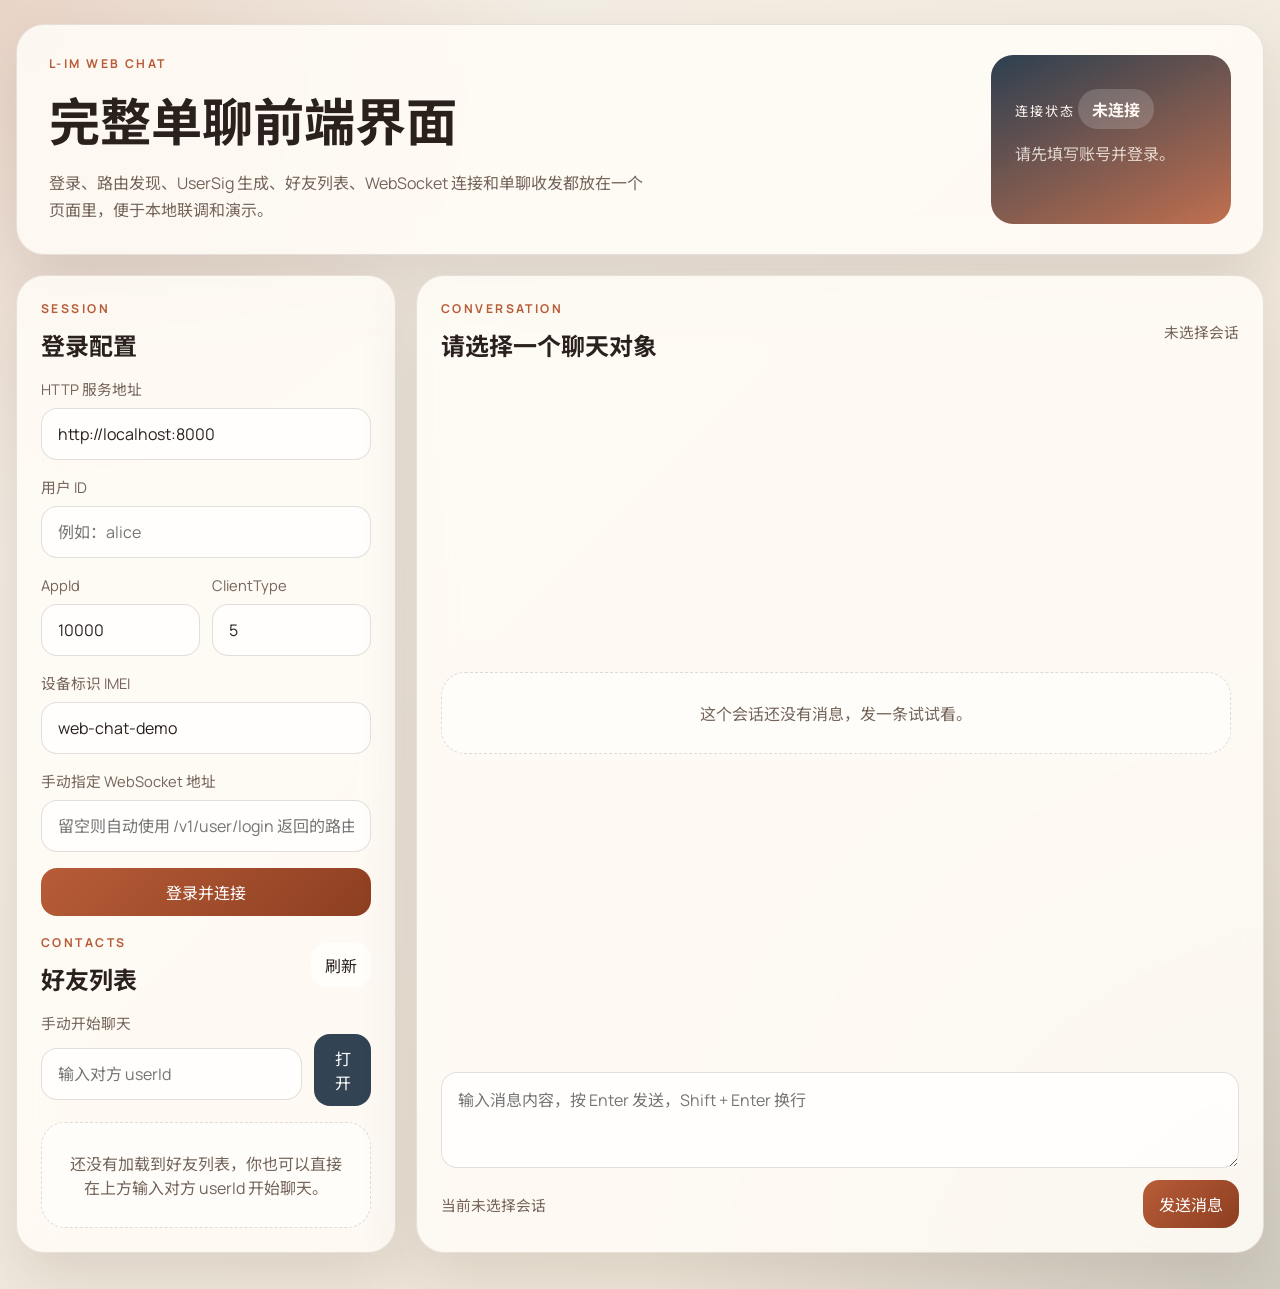
==== im-service/src/main/resources/static/im-chat/index.html @ 2790ebb7 "feat: add web single chat demo" ====
<!DOCTYPE html>
<html lang="zh-CN">
<head>
  <meta charset="UTF-8">
  <meta name="viewport" content="width=device-width, initial-scale=1.0">
  <title>L-IM 单聊控制台</title>
  <link rel="preconnect" href="https://fonts.googleapis.com">
  <link rel="preconnect" href="https://fonts.gstatic.com" crossorigin>
  <link href="https://fonts.googleapis.com/css2?family=Manrope:wght@400;500;600;700&family=Noto+Sans+SC:wght@400;500;700&display=swap" rel="stylesheet">
  <link rel="stylesheet" href="./styles.css">
</head>
<body>
  <div class="shell">
    <section class="hero">
      <div>
        <p class="eyebrow">L-IM Web Chat</p>
        <h1>完整单聊前端界面</h1>
        <p class="hero__text">登录、路由发现、UserSig 生成、好友列表、WebSocket 连接和单聊收发都放在一个页面里，便于本地联调和演示。</p>
      </div>
      <div class="status-card">
        <span class="status-card__label">连接状态</span>
        <strong id="connectionBadge" class="badge badge--idle">未连接</strong>
        <p id="connectionText">请先填写账号并登录。</p>
      </div>
    </section>

    <main class="app">
      <aside class="sidebar panel">
        <section class="login-card">
          <div class="panel-heading">
            <div>
              <p class="eyebrow">Session</p>
              <h2>登录配置</h2>
            </div>
          </div>

          <form id="loginForm" class="stack-form">
            <label>
              <span>HTTP 服务地址</span>
              <input id="apiBase" type="text" value="http://localhost:8000" placeholder="http://localhost:8000">
            </label>
            <label>
              <span>用户 ID</span>
              <input id="userId" type="text" placeholder="例如：alice" required>
            </label>
            <div class="form-grid">
              <label>
                <span>AppId</span>
                <input id="appId" type="number" value="10000" required>
              </label>
              <label>
                <span>ClientType</span>
                <input id="clientType" type="number" value="5" required>
              </label>
            </div>
            <label>
              <span>设备标识 IMEI</span>
              <input id="imei" type="text" value="web-chat-demo" required>
            </label>
            <label>
              <span>手动指定 WebSocket 地址</span>
              <input id="wsUrl" type="text" placeholder="留空则自动使用 /v1/user/login 返回的路由">
            </label>
            <button class="button button--primary" type="submit">登录并连接</button>
          </form>
        </section>

        <section class="friends-card">
          <div class="panel-heading">
            <div>
              <p class="eyebrow">Contacts</p>
              <h2>好友列表</h2>
            </div>
            <button id="refreshFriendsButton" class="button button--ghost button--small" type="button">刷新</button>
          </div>
          <label class="quick-start">
            <span>手动开始聊天</span>
            <div class="quick-start__row">
              <input id="manualPeerId" type="text" placeholder="输入对方 userId">
              <button id="startChatButton" class="button button--secondary" type="button">打开</button>
            </div>
          </label>
          <div id="friendList" class="friend-list"></div>
        </section>
      </aside>

      <section class="chat panel">
        <header class="chat-header">
          <div>
            <p class="eyebrow">Conversation</p>
            <h2 id="chatTitle">请选择一个聊天对象</h2>
          </div>
          <div class="chat-header__meta">
            <span id="currentPeerMeta">未选择会话</span>
          </div>
        </header>

        <div id="messageList" class="message-list">
          <div class="empty-state">登录后选择好友，或者手动输入一个用户 ID 开始单聊。</div>
        </div>

        <form id="composerForm" class="composer">
          <textarea id="messageInput" rows="3" placeholder="输入消息内容，按 Enter 发送，Shift + Enter 换行"></textarea>
          <div class="composer__footer">
            <span id="composerHint">当前未连接</span>
            <button class="button button--primary" type="submit">发送消息</button>
          </div>
        </form>
      </section>
    </main>
  </div>

  <template id="friendItemTemplate">
    <button class="friend-item" type="button">
      <span class="friend-item__avatar"></span>
      <span class="friend-item__body">
        <strong class="friend-item__name"></strong>
        <span class="friend-item__meta"></span>
      </span>
    </button>
  </template>

  <script src="./app.js"></script>
</body>
</html>
---- im-service/src/main/resources/static/im-chat/styles.css ----
:root {
  --bg: #f4efe7;
  --bg-strong: #efe6d6;
  --panel: rgba(255, 252, 246, 0.88);
  --line: rgba(67, 45, 33, 0.12);
  --text: #2a211d;
  --muted: #74645a;
  --accent: #b85c38;
  --accent-strong: #8d3f21;
  --accent-soft: #f7dcc8;
  --ink: #213547;
  --success: #2d7d61;
  --warning: #c66b22;
  --shadow: 0 26px 60px rgba(55, 36, 25, 0.12);
}

* {
  box-sizing: border-box;
}

body {
  margin: 0;
  min-height: 100vh;
  font-family: "Manrope", "Noto Sans SC", sans-serif;
  color: var(--text);
  background:
    radial-gradient(circle at top left, rgba(184, 92, 56, 0.18), transparent 30%),
    radial-gradient(circle at bottom right, rgba(33, 53, 71, 0.14), transparent 35%),
    linear-gradient(135deg, var(--bg) 0%, var(--bg-strong) 100%);
}

button,
input,
textarea {
  font: inherit;
}

.shell {
  width: min(1380px, calc(100% - 32px));
  margin: 24px auto 36px;
}

.hero,
.panel {
  border: 1px solid var(--line);
  background: var(--panel);
  backdrop-filter: blur(16px);
  box-shadow: var(--shadow);
  border-radius: 28px;
}

.hero {
  display: flex;
  justify-content: space-between;
  gap: 20px;
  padding: 30px 32px;
  margin-bottom: 20px;
}

.eyebrow {
  margin: 0 0 10px;
  font-size: 0.76rem;
  letter-spacing: 0.2em;
  text-transform: uppercase;
  color: var(--accent);
  font-weight: 700;
}

h1,
h2 {
  margin: 0;
  font-family: "Noto Sans SC", sans-serif;
}

h1 {
  font-size: clamp(2rem, 4vw, 3.5rem);
}

.hero__text {
  max-width: 60ch;
  margin: 14px 0 0;
  line-height: 1.7;
  color: var(--muted);
}

.status-card {
  min-width: 240px;
  padding: 22px 24px;
  border-radius: 22px;
  background: linear-gradient(155deg, rgba(33, 53, 71, 0.95), rgba(184, 92, 56, 0.88));
  color: #fff7f1;
}

.status-card p {
  margin: 12px 0 0;
  color: rgba(255, 247, 241, 0.8);
}

.status-card__label {
  font-size: 0.82rem;
  text-transform: uppercase;
  letter-spacing: 0.16em;
}

.badge {
  display: inline-flex;
  align-items: center;
  margin-top: 12px;
  padding: 8px 14px;
  border-radius: 999px;
  background: rgba(255, 255, 255, 0.18);
}

.badge--online {
  background: rgba(45, 125, 97, 0.24);
}

.badge--error {
  background: rgba(198, 107, 34, 0.24);
}

.app {
  display: grid;
  grid-template-columns: 380px minmax(0, 1fr);
  gap: 20px;
}

.panel {
  padding: 24px;
}

.sidebar {
  display: flex;
  flex-direction: column;
  gap: 18px;
}

.panel-heading,
.chat-header,
.composer__footer,
.quick-start__row {
  display: flex;
  justify-content: space-between;
  gap: 12px;
  align-items: center;
}

.stack-form,
.login-card,
.friends-card {
  display: flex;
  flex-direction: column;
  gap: 16px;
}

.stack-form label,
.quick-start {
  display: block;
}

.stack-form span,
.quick-start span,
.chat-header__meta,
#composerHint {
  color: var(--muted);
  font-size: 0.92rem;
}

.form-grid {
  display: grid;
  grid-template-columns: 1fr 1fr;
  gap: 12px;
}

input,
textarea {
  width: 100%;
  margin-top: 8px;
  border: 1px solid rgba(67, 45, 33, 0.15);
  border-radius: 16px;
  padding: 14px 16px;
  background: rgba(255, 255, 255, 0.82);
  color: var(--text);
  outline: none;
  transition: border-color 0.2s ease, transform 0.2s ease;
}

input:focus,
textarea:focus {
  border-color: var(--accent);
  transform: translateY(-1px);
}

textarea {
  resize: vertical;
}

.button {
  border: 0;
  border-radius: 16px;
  padding: 12px 16px;
  cursor: pointer;
  transition: transform 0.18s ease, opacity 0.18s ease, background 0.18s ease;
}

.button:hover {
  transform: translateY(-1px);
}

.button--primary {
  background: linear-gradient(135deg, var(--accent), var(--accent-strong));
  color: white;
}

.button--secondary {
  background: rgba(33, 53, 71, 0.92);
  color: white;
}

.button--ghost {
  background: rgba(255, 255, 255, 0.7);
  color: var(--text);
}

.button--small {
  padding: 10px 14px;
}

.friend-list {
  display: flex;
  flex-direction: column;
  gap: 10px;
  max-height: 420px;
  overflow: auto;
}

.friend-item {
  width: 100%;
  display: flex;
  align-items: center;
  gap: 12px;
  padding: 14px;
  border: 1px solid rgba(67, 45, 33, 0.08);
  border-radius: 18px;
  background: rgba(255, 255, 255, 0.72);
  text-align: left;
}

.friend-item.is-active {
  border-color: rgba(184, 92, 56, 0.4);
  background: rgba(247, 220, 200, 0.9);
}

.friend-item__avatar {
  display: inline-flex;
  width: 40px;
  height: 40px;
  border-radius: 50%;
  align-items: center;
  justify-content: center;
  background: linear-gradient(135deg, var(--accent-soft), rgba(33, 53, 71, 0.22));
  font-weight: 700;
}

.friend-item__body {
  display: flex;
  flex-direction: column;
  gap: 4px;
}

.friend-item__meta {
  color: var(--muted);
  font-size: 0.88rem;
}

.chat {
  display: grid;
  grid-template-rows: auto minmax(0, 1fr) auto;
  min-height: 760px;
}

.message-list {
  margin: 20px 0;
  padding-right: 8px;
  overflow: auto;
  display: flex;
  flex-direction: column;
  gap: 14px;
}

.message {
  display: flex;
  flex-direction: column;
  max-width: min(70%, 560px);
  gap: 6px;
}

.message--self {
  align-self: flex-end;
}

.message--peer {
  align-self: flex-start;
}

.message__bubble {
  padding: 14px 16px;
  border-radius: 22px;
  line-height: 1.65;
  word-break: break-word;
  white-space: pre-wrap;
}

.message--self .message__bubble {
  background: linear-gradient(135deg, var(--accent), var(--accent-strong));
  color: white;
  border-bottom-right-radius: 8px;
}

.message--peer .message__bubble {
  background: rgba(255, 255, 255, 0.78);
  border: 1px solid rgba(67, 45, 33, 0.08);
  border-bottom-left-radius: 8px;
}

.message__meta {
  color: var(--muted);
  font-size: 0.82rem;
}

.empty-state {
  margin: auto 0;
  padding: 28px;
  border-radius: 24px;
  text-align: center;
  color: var(--muted);
  background: rgba(255, 255, 255, 0.52);
  border: 1px dashed rgba(67, 45, 33, 0.16);
}

.composer {
  display: flex;
  flex-direction: column;
  gap: 12px;
}

@media (max-width: 1080px) {
  .app {
    grid-template-columns: 1fr;
  }

  .chat {
    min-height: 640px;
  }
}

@media (max-width: 720px) {
  .shell {
    width: min(100% - 20px, 100%);
    margin: 12px auto 24px;
  }

  .hero,
  .panel {
    border-radius: 22px;
  }

  .hero {
    flex-direction: column;
    padding: 24px;
  }

  .form-grid {
    grid-template-columns: 1fr;
  }

  .message {
    max-width: 88%;
  }
}
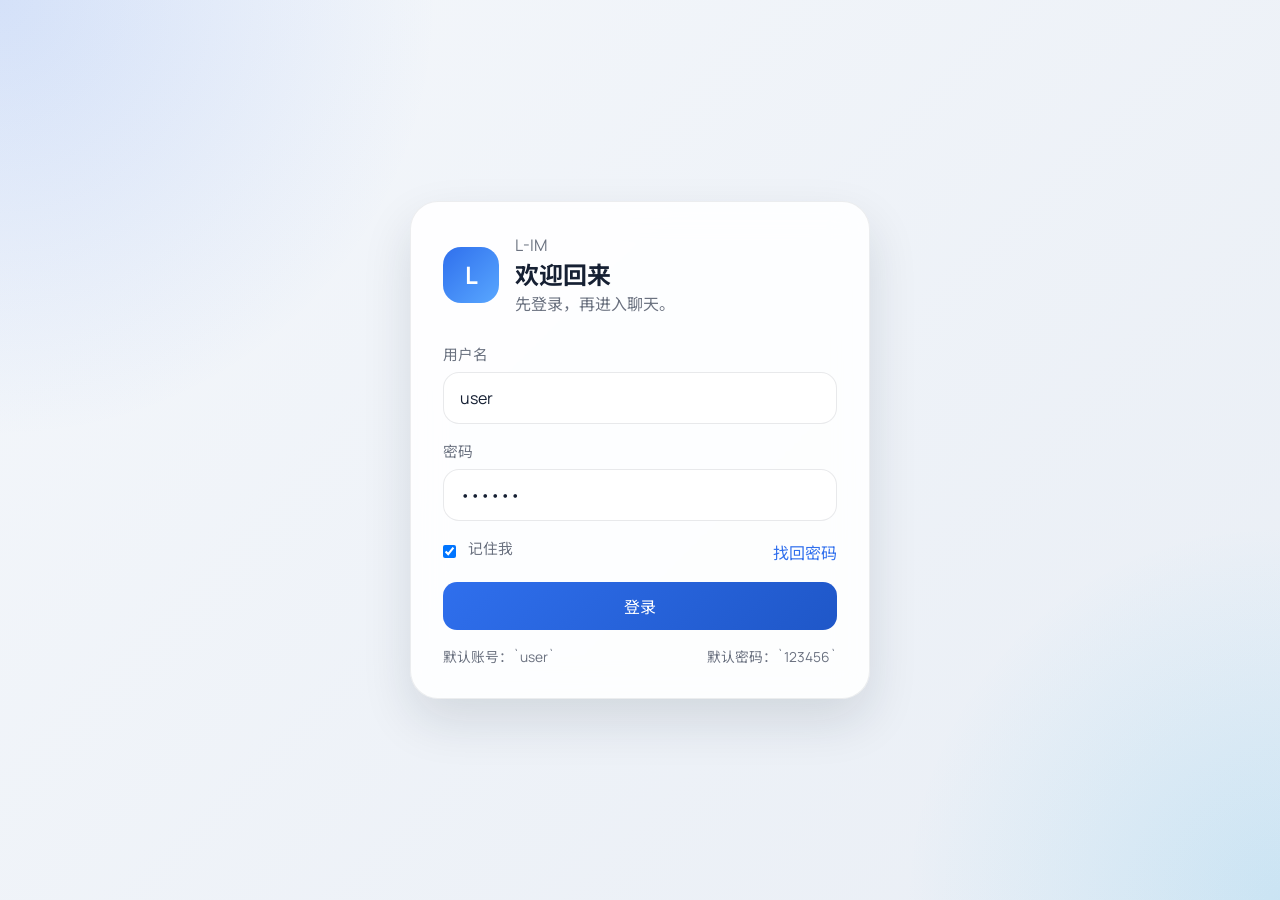
==== commit bc1f8378: "feat: refine chat login and messaging UI" ====
--- a/im-service/src/main/resources/static/im-chat/index.html
+++ b/im-service/src/main/resources/static/im-chat/index.html
@@ -3,120 +3,150 @@
 <head>
   <meta charset="UTF-8">
   <meta name="viewport" content="width=device-width, initial-scale=1.0">
-  <title>L-IM 单聊控制台</title>
+  <title>L-IM 聊天</title>
   <link rel="preconnect" href="https://fonts.googleapis.com">
   <link rel="preconnect" href="https://fonts.gstatic.com" crossorigin>
   <link href="https://fonts.googleapis.com/css2?family=Manrope:wght@400;500;600;700&family=Noto+Sans+SC:wght@400;500;700&display=swap" rel="stylesheet">
   <link rel="stylesheet" href="./styles.css">
 </head>
 <body>
-  <div class="shell">
-    <section class="hero">
-      <div>
-        <p class="eyebrow">L-IM Web Chat</p>
-        <h1>完整单聊前端界面</h1>
-        <p class="hero__text">登录、路由发现、UserSig 生成、好友列表、WebSocket 连接和单聊收发都放在一个页面里，便于本地联调和演示。</p>
+  <div class="login-shell" id="loginView">
+    <section class="login-panel">
+      <div class="login-brand">
+        <div class="login-brand__mark">L</div>
+        <div>
+          <p class="login-brand__eyebrow">L-IM</p>
+          <h1>欢迎回来</h1>
+          <p class="login-brand__text">先登录，再进入聊天。</p>
+        </div>
       </div>
-      <div class="status-card">
-        <span class="status-card__label">连接状态</span>
-        <strong id="connectionBadge" class="badge badge--idle">未连接</strong>
-        <p id="connectionText">请先填写账号并登录。</p>
-      </div>
-    </section>
 
-    <main class="app">
-      <aside class="sidebar panel">
-        <section class="login-card">
-          <div class="panel-heading">
-            <div>
-              <p class="eyebrow">Session</p>
-              <h2>登录配置</h2>
-            </div>
-          </div>
+      <form id="loginForm" class="login-form">
+        <label>
+          <span>用户名</span>
+          <input id="username" type="text" value="user" autocomplete="username" required>
+        </label>
+        <label>
+          <span>密码</span>
+          <input id="password" type="password" value="123456" autocomplete="current-password" required>
+        </label>
 
-          <form id="loginForm" class="stack-form">
-            <label>
-              <span>HTTP 服务地址</span>
-              <input id="apiBase" type="text" value="http://localhost:8000" placeholder="http://localhost:8000">
-            </label>
-            <label>
-              <span>用户 ID</span>
-              <input id="userId" type="text" placeholder="例如：alice" required>
-            </label>
-            <div class="form-grid">
-              <label>
-                <span>AppId</span>
-                <input id="appId" type="number" value="10000" required>
-              </label>
-              <label>
-                <span>ClientType</span>
-                <input id="clientType" type="number" value="5" required>
-              </label>
-            </div>
-            <label>
-              <span>设备标识 IMEI</span>
-              <input id="imei" type="text" value="web-chat-demo" required>
-            </label>
-            <label>
-              <span>手动指定 WebSocket 地址</span>
-              <input id="wsUrl" type="text" placeholder="留空则自动使用 /v1/user/login 返回的路由">
-            </label>
-            <button class="button button--primary" type="submit">登录并连接</button>
-          </form>
-        </section>
-
-        <section class="friends-card">
-          <div class="panel-heading">
-            <div>
-              <p class="eyebrow">Contacts</p>
-              <h2>好友列表</h2>
-            </div>
-            <button id="refreshFriendsButton" class="button button--ghost button--small" type="button">刷新</button>
-          </div>
-          <label class="quick-start">
-            <span>手动开始聊天</span>
-            <div class="quick-start__row">
-              <input id="manualPeerId" type="text" placeholder="输入对方 userId">
-              <button id="startChatButton" class="button button--secondary" type="button">打开</button>
-            </div>
+        <div class="login-form__meta">
+          <label class="remember-row">
+            <input type="checkbox" checked>
+            <span>记住我</span>
           </label>
-          <div id="friendList" class="friend-list"></div>
-        </section>
-      </aside>
-
-      <section class="chat panel">
-        <header class="chat-header">
-          <div>
-            <p class="eyebrow">Conversation</p>
-            <h2 id="chatTitle">请选择一个聊天对象</h2>
-          </div>
-          <div class="chat-header__meta">
-            <span id="currentPeerMeta">未选择会话</span>
-          </div>
-        </header>
-
-        <div id="messageList" class="message-list">
-          <div class="empty-state">登录后选择好友，或者手动输入一个用户 ID 开始单聊。</div>
+          <button id="forgotPasswordButton" class="link-button" type="button">找回密码</button>
         </div>
 
-        <form id="composerForm" class="composer">
-          <textarea id="messageInput" rows="3" placeholder="输入消息内容，按 Enter 发送，Shift + Enter 换行"></textarea>
-          <div class="composer__footer">
-            <span id="composerHint">当前未连接</span>
-            <button class="button button--primary" type="submit">发送消息</button>
+        <button class="primary-button" type="submit">登录</button>
+
+        <div class="login-tips">
+          <span>默认账号：`user`</span>
+          <span>默认密码：`123456`</span>
+        </div>
+      </form>
+    </section>
+  </div>
+
+  <div class="chat-shell is-hidden" id="chatView">
+    <aside class="workspace-sidebar">
+      <div class="workspace-profile">
+        <div class="workspace-profile__avatar">U</div>
+        <div>
+          <strong id="profileName">user</strong>
+          <p id="profileStatus">已登录</p>
+        </div>
+      </div>
+
+      <div class="workspace-search">
+        <input id="contactSearch" type="search" placeholder="搜索联系人">
+      </div>
+
+      <div class="workspace-section">
+        <div class="workspace-section__head">
+          <span>会话</span>
+          <button id="newChatButton" class="icon-button" type="button">+</button>
+        </div>
+        <div id="conversationList" class="conversation-list"></div>
+      </div>
+    </aside>
+
+    <main class="chat-panel">
+      <header class="chat-panel__header">
+        <div class="chat-panel__user">
+          <div class="chat-panel__avatar" id="activeAvatar">A</div>
+          <div>
+            <h2 id="chatTitle">Alice</h2>
+            <p id="chatSubtitle">在线</p>
           </div>
-        </form>
-      </section>
+        </div>
+        <div class="chat-panel__actions">
+          <button class="ghost-button" type="button">语音</button>
+          <button class="ghost-button" type="button">更多</button>
+        </div>
+      </header>
+
+      <section id="messageList" class="message-list"></section>
+
+      <form id="composerForm" class="composer">
+        <div class="composer__tools">
+          <span id="composerStatus">已连接</span>
+          <button id="switchModeButton" class="link-button" type="button">切换真实联调</button>
+        </div>
+        <textarea id="messageInput" rows="3" placeholder="输入消息，按 Enter 发送，Shift + Enter 换行"></textarea>
+        <div class="composer__footer">
+          <span id="connectionText">演示模式</span>
+          <button class="primary-button" type="submit">发送</button>
+        </div>
+      </form>
     </main>
   </div>
 
-  <template id="friendItemTemplate">
-    <button class="friend-item" type="button">
-      <span class="friend-item__avatar"></span>
-      <span class="friend-item__body">
-        <strong class="friend-item__name"></strong>
-        <span class="friend-item__meta"></span>
+  <dialog id="configDialog" class="config-dialog">
+    <form id="configForm" class="config-form" method="dialog">
+      <div class="config-form__head">
+        <h3>真实联调配置</h3>
+        <button class="link-button" type="submit">关闭</button>
+      </div>
+
+      <label>
+        <span>HTTP 服务地址</span>
+        <input id="apiBase" type="text" value="http://localhost:8000">
+      </label>
+      <div class="config-grid">
+        <label>
+          <span>AppId</span>
+          <input id="appId" type="number" value="10000">
+        </label>
+        <label>
+          <span>ClientType</span>
+          <input id="clientType" type="number" value="5">
+        </label>
+      </div>
+      <label>
+        <span>IMEI</span>
+        <input id="imei" type="text" value="web-chat-demo">
+      </label>
+      <label>
+        <span>WebSocket 地址</span>
+        <input id="wsUrl" type="text" placeholder="留空时自动取登录返回路由">
+      </label>
+
+      <div class="config-form__footer">
+        <button id="connectLiveButton" class="primary-button" type="button">连接真实服务</button>
+      </div>
+    </form>
+  </dialog>
+
+  <template id="conversationItemTemplate">
+    <button class="conversation-item" type="button">
+      <span class="conversation-item__avatar"></span>
+      <span class="conversation-item__body">
+        <strong class="conversation-item__name"></strong>
+        <span class="conversation-item__preview"></span>
       </span>
+      <span class="conversation-item__time"></span>
     </button>
   </template>
 
--- a/im-service/src/main/resources/static/im-chat/styles.css
+++ b/im-service/src/main/resources/static/im-chat/styles.css
@@ -1,17 +1,15 @@
 :root {
-  --bg: #f4efe7;
-  --bg-strong: #efe6d6;
-  --panel: rgba(255, 252, 246, 0.88);
-  --line: rgba(67, 45, 33, 0.12);
-  --text: #2a211d;
-  --muted: #74645a;
-  --accent: #b85c38;
-  --accent-strong: #8d3f21;
-  --accent-soft: #f7dcc8;
-  --ink: #213547;
-  --success: #2d7d61;
-  --warning: #c66b22;
-  --shadow: 0 26px 60px rgba(55, 36, 25, 0.12);
+  --bg: #eef2f7;
+  --panel: rgba(255, 255, 255, 0.88);
+  --panel-strong: #ffffff;
+  --line: rgba(30, 41, 59, 0.08);
+  --text: #162033;
+  --muted: #6b7280;
+  --accent: #2f6fed;
+  --accent-strong: #1f57c8;
+  --accent-soft: #e7efff;
+  --sidebar: rgba(249, 250, 251, 0.92);
+  --shadow: 0 22px 50px rgba(20, 30, 48, 0.12);
 }
 
 * {
@@ -24,9 +22,9 @@
   font-family: "Manrope", "Noto Sans SC", sans-serif;
   color: var(--text);
   background:
-    radial-gradient(circle at top left, rgba(184, 92, 56, 0.18), transparent 30%),
-    radial-gradient(circle at bottom right, rgba(33, 53, 71, 0.14), transparent 35%),
-    linear-gradient(135deg, var(--bg) 0%, var(--bg-strong) 100%);
+    radial-gradient(circle at top left, rgba(47, 111, 237, 0.16), transparent 28%),
+    radial-gradient(circle at bottom right, rgba(14, 165, 233, 0.14), transparent 24%),
+    linear-gradient(135deg, #f4f7fb 0%, #e9eef5 100%);
 }
 
 button,
@@ -35,346 +33,403 @@
   font: inherit;
 }
 
-.shell {
-  width: min(1380px, calc(100% - 32px));
-  margin: 24px auto 36px;
-}
-
-.hero,
-.panel {
+input,
+textarea {
+  width: 100%;
+  border: 1px solid rgba(30, 41, 59, 0.1);
+  border-radius: 16px;
+  padding: 14px 16px;
+  background: rgba(255, 255, 255, 0.94);
+  color: var(--text);
+  outline: none;
+}
+
+input:focus,
+textarea:focus {
+  border-color: rgba(47, 111, 237, 0.45);
+}
+
+.is-hidden {
+  display: none !important;
+}
+
+.login-shell,
+.chat-shell {
+  min-height: 100vh;
+}
+
+.login-shell {
+  display: grid;
+  place-items: center;
+  padding: 24px;
+}
+
+.login-panel {
+  width: min(460px, 100%);
+  padding: 32px;
   border: 1px solid var(--line);
+  border-radius: 28px;
   background: var(--panel);
   backdrop-filter: blur(16px);
   box-shadow: var(--shadow);
-  border-radius: 28px;
-}
-
-.hero {
+}
+
+.login-brand {
+  display: flex;
+  gap: 16px;
+  align-items: center;
+  margin-bottom: 28px;
+}
+
+.login-brand__mark {
+  width: 56px;
+  height: 56px;
+  display: grid;
+  place-items: center;
+  border-radius: 18px;
+  background: linear-gradient(135deg, var(--accent), #59a7ff);
+  color: white;
+  font-size: 1.5rem;
+  font-weight: 700;
+}
+
+.login-brand h1,
+.chat-panel__user h2,
+.config-form__head h3 {
+  margin: 0;
+}
+
+.login-brand__eyebrow,
+.login-brand__text,
+.workspace-profile p,
+.chat-panel__user p,
+.conversation-item__preview,
+.composer__tools span,
+#connectionText {
+  margin: 0;
+  color: var(--muted);
+}
+
+.login-form,
+.config-form {
+  display: flex;
+  flex-direction: column;
+  gap: 16px;
+}
+
+.login-form label span,
+.config-form label span {
+  display: block;
+  margin-bottom: 8px;
+  font-size: 0.92rem;
+  color: var(--muted);
+}
+
+.login-form__meta,
+.remember-row,
+.composer__tools,
+.composer__footer,
+.workspace-section__head,
+.config-form__head,
+.config-form__footer {
   display: flex;
   justify-content: space-between;
-  gap: 20px;
-  padding: 30px 32px;
-  margin-bottom: 20px;
-}
-
-.eyebrow {
-  margin: 0 0 10px;
-  font-size: 0.76rem;
-  letter-spacing: 0.2em;
-  text-transform: uppercase;
+  gap: 12px;
+  align-items: center;
+}
+
+.remember-row input {
+  width: auto;
+  margin: 0;
+}
+
+.link-button,
+.icon-button,
+.ghost-button {
+  border: 0;
+  background: transparent;
+  cursor: pointer;
+}
+
+.link-button {
   color: var(--accent);
-  font-weight: 700;
-}
-
-h1,
-h2 {
-  margin: 0;
-  font-family: "Noto Sans SC", sans-serif;
-}
-
-h1 {
-  font-size: clamp(2rem, 4vw, 3.5rem);
-}
-
-.hero__text {
-  max-width: 60ch;
-  margin: 14px 0 0;
-  line-height: 1.7;
-  color: var(--muted);
-}
-
-.status-card {
-  min-width: 240px;
-  padding: 22px 24px;
-  border-radius: 22px;
-  background: linear-gradient(155deg, rgba(33, 53, 71, 0.95), rgba(184, 92, 56, 0.88));
-  color: #fff7f1;
-}
-
-.status-card p {
-  margin: 12px 0 0;
-  color: rgba(255, 247, 241, 0.8);
-}
-
-.status-card__label {
-  font-size: 0.82rem;
-  text-transform: uppercase;
-  letter-spacing: 0.16em;
-}
-
-.badge {
-  display: inline-flex;
-  align-items: center;
-  margin-top: 12px;
-  padding: 8px 14px;
-  border-radius: 999px;
-  background: rgba(255, 255, 255, 0.18);
-}
-
-.badge--online {
-  background: rgba(45, 125, 97, 0.24);
-}
-
-.badge--error {
-  background: rgba(198, 107, 34, 0.24);
-}
-
-.app {
-  display: grid;
-  grid-template-columns: 380px minmax(0, 1fr);
-  gap: 20px;
-}
-
-.panel {
-  padding: 24px;
-}
-
-.sidebar {
-  display: flex;
-  flex-direction: column;
-  gap: 18px;
-}
-
-.panel-heading,
-.chat-header,
-.composer__footer,
-.quick-start__row {
-  display: flex;
-  justify-content: space-between;
-  gap: 12px;
-  align-items: center;
-}
-
-.stack-form,
-.login-card,
-.friends-card {
-  display: flex;
-  flex-direction: column;
-  gap: 16px;
-}
-
-.stack-form label,
-.quick-start {
-  display: block;
-}
-
-.stack-form span,
-.quick-start span,
-.chat-header__meta,
-#composerHint {
-  color: var(--muted);
-  font-size: 0.92rem;
-}
-
-.form-grid {
-  display: grid;
-  grid-template-columns: 1fr 1fr;
-  gap: 12px;
-}
-
-input,
-textarea {
-  width: 100%;
-  margin-top: 8px;
-  border: 1px solid rgba(67, 45, 33, 0.15);
-  border-radius: 16px;
-  padding: 14px 16px;
+  padding: 0;
+}
+
+.primary-button,
+.ghost-button,
+.icon-button {
+  border-radius: 14px;
+  padding: 12px 16px;
+}
+
+.primary-button {
+  border: 0;
+  color: white;
+  cursor: pointer;
+  background: linear-gradient(135deg, var(--accent), var(--accent-strong));
+}
+
+.ghost-button,
+.icon-button {
+  border: 1px solid rgba(30, 41, 59, 0.08);
   background: rgba(255, 255, 255, 0.82);
   color: var(--text);
-  outline: none;
-  transition: border-color 0.2s ease, transform 0.2s ease;
-}
-
-input:focus,
-textarea:focus {
-  border-color: var(--accent);
-  transform: translateY(-1px);
-}
-
-textarea {
-  resize: vertical;
-}
-
-.button {
+}
+
+.login-tips {
+  display: flex;
+  justify-content: space-between;
+  gap: 12px;
+  font-size: 0.86rem;
+  color: var(--muted);
+}
+
+.chat-shell {
+  display: grid;
+  grid-template-columns: 320px minmax(0, 1fr);
+  width: min(1380px, calc(100% - 32px));
+  margin: 16px auto;
+  border: 1px solid var(--line);
+  border-radius: 30px;
+  overflow: hidden;
+  background: var(--panel-strong);
+  box-shadow: var(--shadow);
+}
+
+.workspace-sidebar {
+  padding: 22px;
+  background: var(--sidebar);
+  border-right: 1px solid var(--line);
+}
+
+.workspace-profile {
+  display: flex;
+  gap: 12px;
+  align-items: center;
+  margin-bottom: 20px;
+}
+
+.workspace-profile__avatar,
+.chat-panel__avatar,
+.conversation-item__avatar {
+  width: 46px;
+  height: 46px;
+  display: grid;
+  place-items: center;
+  border-radius: 16px;
+  background: linear-gradient(135deg, var(--accent-soft), rgba(47, 111, 237, 0.28));
+  font-weight: 700;
+}
+
+.workspace-search {
+  margin-bottom: 18px;
+}
+
+.workspace-section__head {
+  margin-bottom: 12px;
+  color: var(--muted);
+  font-size: 0.92rem;
+}
+
+.conversation-list {
+  display: flex;
+  flex-direction: column;
+  gap: 8px;
+  max-height: calc(100vh - 180px);
+  overflow: auto;
+}
+
+.conversation-item {
+  width: 100%;
+  display: grid;
+  grid-template-columns: 46px minmax(0, 1fr) auto;
+  gap: 12px;
+  align-items: center;
+  padding: 12px;
   border: 0;
-  border-radius: 16px;
-  padding: 12px 16px;
+  border-radius: 18px;
+  background: transparent;
+  text-align: left;
   cursor: pointer;
-  transition: transform 0.18s ease, opacity 0.18s ease, background 0.18s ease;
-}
-
-.button:hover {
-  transform: translateY(-1px);
-}
-
-.button--primary {
+}
+
+.conversation-item.is-active {
+  background: rgba(47, 111, 237, 0.1);
+}
+
+.conversation-item__body {
+  display: flex;
+  flex-direction: column;
+  gap: 4px;
+  min-width: 0;
+}
+
+.conversation-item__name,
+.conversation-item__time {
+  white-space: nowrap;
+}
+
+.conversation-item__preview {
+  overflow: hidden;
+  text-overflow: ellipsis;
+  white-space: nowrap;
+}
+
+.conversation-item__time {
+  font-size: 0.8rem;
+  color: var(--muted);
+}
+
+.chat-panel {
+  display: grid;
+  grid-template-rows: auto minmax(0, 1fr) auto;
+  background:
+    radial-gradient(circle at top right, rgba(47, 111, 237, 0.06), transparent 22%),
+    linear-gradient(180deg, rgba(255, 255, 255, 0.96), rgba(247, 249, 252, 0.96));
+}
+
+.chat-panel__header,
+.composer {
+  padding: 22px 24px;
+}
+
+.chat-panel__header {
+  display: flex;
+  justify-content: space-between;
+  gap: 16px;
+  align-items: center;
+  border-bottom: 1px solid var(--line);
+}
+
+.chat-panel__user,
+.chat-panel__actions {
+  display: flex;
+  gap: 12px;
+  align-items: center;
+}
+
+.message-list {
+  padding: 24px;
+  overflow: auto;
+  display: flex;
+  flex-direction: column;
+  gap: 16px;
+}
+
+.message-group {
+  display: flex;
+  flex-direction: column;
+  gap: 6px;
+  max-width: min(68%, 560px);
+}
+
+.message-group--self {
+  align-self: flex-end;
+}
+
+.message-group--peer {
+  align-self: flex-start;
+}
+
+.message-bubble {
+  padding: 14px 16px;
+  border-radius: 20px;
+  line-height: 1.6;
+  white-space: pre-wrap;
+  word-break: break-word;
+}
+
+.message-group--self .message-bubble {
+  color: white;
   background: linear-gradient(135deg, var(--accent), var(--accent-strong));
-  color: white;
-}
-
-.button--secondary {
-  background: rgba(33, 53, 71, 0.92);
-  color: white;
-}
-
-.button--ghost {
-  background: rgba(255, 255, 255, 0.7);
-  color: var(--text);
-}
-
-.button--small {
-  padding: 10px 14px;
-}
-
-.friend-list {
-  display: flex;
-  flex-direction: column;
-  gap: 10px;
-  max-height: 420px;
-  overflow: auto;
-}
-
-.friend-item {
-  width: 100%;
-  display: flex;
-  align-items: center;
-  gap: 12px;
-  padding: 14px;
-  border: 1px solid rgba(67, 45, 33, 0.08);
-  border-radius: 18px;
-  background: rgba(255, 255, 255, 0.72);
-  text-align: left;
-}
-
-.friend-item.is-active {
-  border-color: rgba(184, 92, 56, 0.4);
-  background: rgba(247, 220, 200, 0.9);
-}
-
-.friend-item__avatar {
-  display: inline-flex;
-  width: 40px;
-  height: 40px;
-  border-radius: 50%;
-  align-items: center;
-  justify-content: center;
-  background: linear-gradient(135deg, var(--accent-soft), rgba(33, 53, 71, 0.22));
-  font-weight: 700;
-}
-
-.friend-item__body {
-  display: flex;
-  flex-direction: column;
-  gap: 4px;
-}
-
-.friend-item__meta {
-  color: var(--muted);
-  font-size: 0.88rem;
-}
-
-.chat {
-  display: grid;
-  grid-template-rows: auto minmax(0, 1fr) auto;
-  min-height: 760px;
-}
-
-.message-list {
-  margin: 20px 0;
-  padding-right: 8px;
-  overflow: auto;
-  display: flex;
-  flex-direction: column;
-  gap: 14px;
-}
-
-.message {
-  display: flex;
-  flex-direction: column;
-  max-width: min(70%, 560px);
-  gap: 6px;
-}
-
-.message--self {
-  align-self: flex-end;
-}
-
-.message--peer {
-  align-self: flex-start;
-}
-
-.message__bubble {
-  padding: 14px 16px;
-  border-radius: 22px;
-  line-height: 1.65;
-  word-break: break-word;
-  white-space: pre-wrap;
-}
-
-.message--self .message__bubble {
-  background: linear-gradient(135deg, var(--accent), var(--accent-strong));
-  color: white;
   border-bottom-right-radius: 8px;
 }
 
-.message--peer .message__bubble {
-  background: rgba(255, 255, 255, 0.78);
-  border: 1px solid rgba(67, 45, 33, 0.08);
+.message-group--peer .message-bubble {
+  background: rgba(255, 255, 255, 0.94);
+  border: 1px solid rgba(30, 41, 59, 0.07);
   border-bottom-left-radius: 8px;
 }
 
-.message__meta {
-  color: var(--muted);
+.message-meta {
   font-size: 0.82rem;
-}
-
-.empty-state {
-  margin: auto 0;
-  padding: 28px;
-  border-radius: 24px;
-  text-align: center;
-  color: var(--muted);
-  background: rgba(255, 255, 255, 0.52);
-  border: 1px dashed rgba(67, 45, 33, 0.16);
+  color: var(--muted);
 }
 
 .composer {
-  display: flex;
-  flex-direction: column;
-  gap: 12px;
-}
-
-@media (max-width: 1080px) {
-  .app {
+  border-top: 1px solid var(--line);
+  display: flex;
+  flex-direction: column;
+  gap: 12px;
+}
+
+.composer textarea {
+  min-height: 110px;
+  resize: none;
+}
+
+.config-dialog {
+  width: min(520px, calc(100% - 32px));
+  border: 1px solid var(--line);
+  border-radius: 26px;
+  padding: 0;
+  background: white;
+  box-shadow: var(--shadow);
+}
+
+.config-dialog::backdrop {
+  background: rgba(15, 23, 42, 0.28);
+}
+
+.config-form {
+  padding: 24px;
+}
+
+.config-grid {
+  display: grid;
+  grid-template-columns: 1fr 1fr;
+  gap: 12px;
+}
+
+@media (max-width: 980px) {
+  .chat-shell {
     grid-template-columns: 1fr;
-  }
-
-  .chat {
-    min-height: 640px;
-  }
-}
-
-@media (max-width: 720px) {
-  .shell {
     width: min(100% - 20px, 100%);
-    margin: 12px auto 24px;
-  }
-
-  .hero,
-  .panel {
+  }
+
+  .workspace-sidebar {
+    border-right: 0;
+    border-bottom: 1px solid var(--line);
+  }
+
+  .conversation-list {
+    max-height: 260px;
+  }
+}
+
+@media (max-width: 640px) {
+  .login-panel,
+  .chat-shell {
     border-radius: 22px;
   }
 
-  .hero {
+  .login-panel {
+    padding: 24px;
+  }
+
+  .chat-panel__header {
     flex-direction: column;
-    padding: 24px;
-  }
-
-  .form-grid {
+    align-items: flex-start;
+  }
+
+  .config-grid,
+  .login-tips {
     grid-template-columns: 1fr;
-  }
-
-  .message {
-    max-width: 88%;
-  }
-}
+    display: grid;
+  }
+
+  .message-group {
+    max-width: 86%;
+  }
+}
